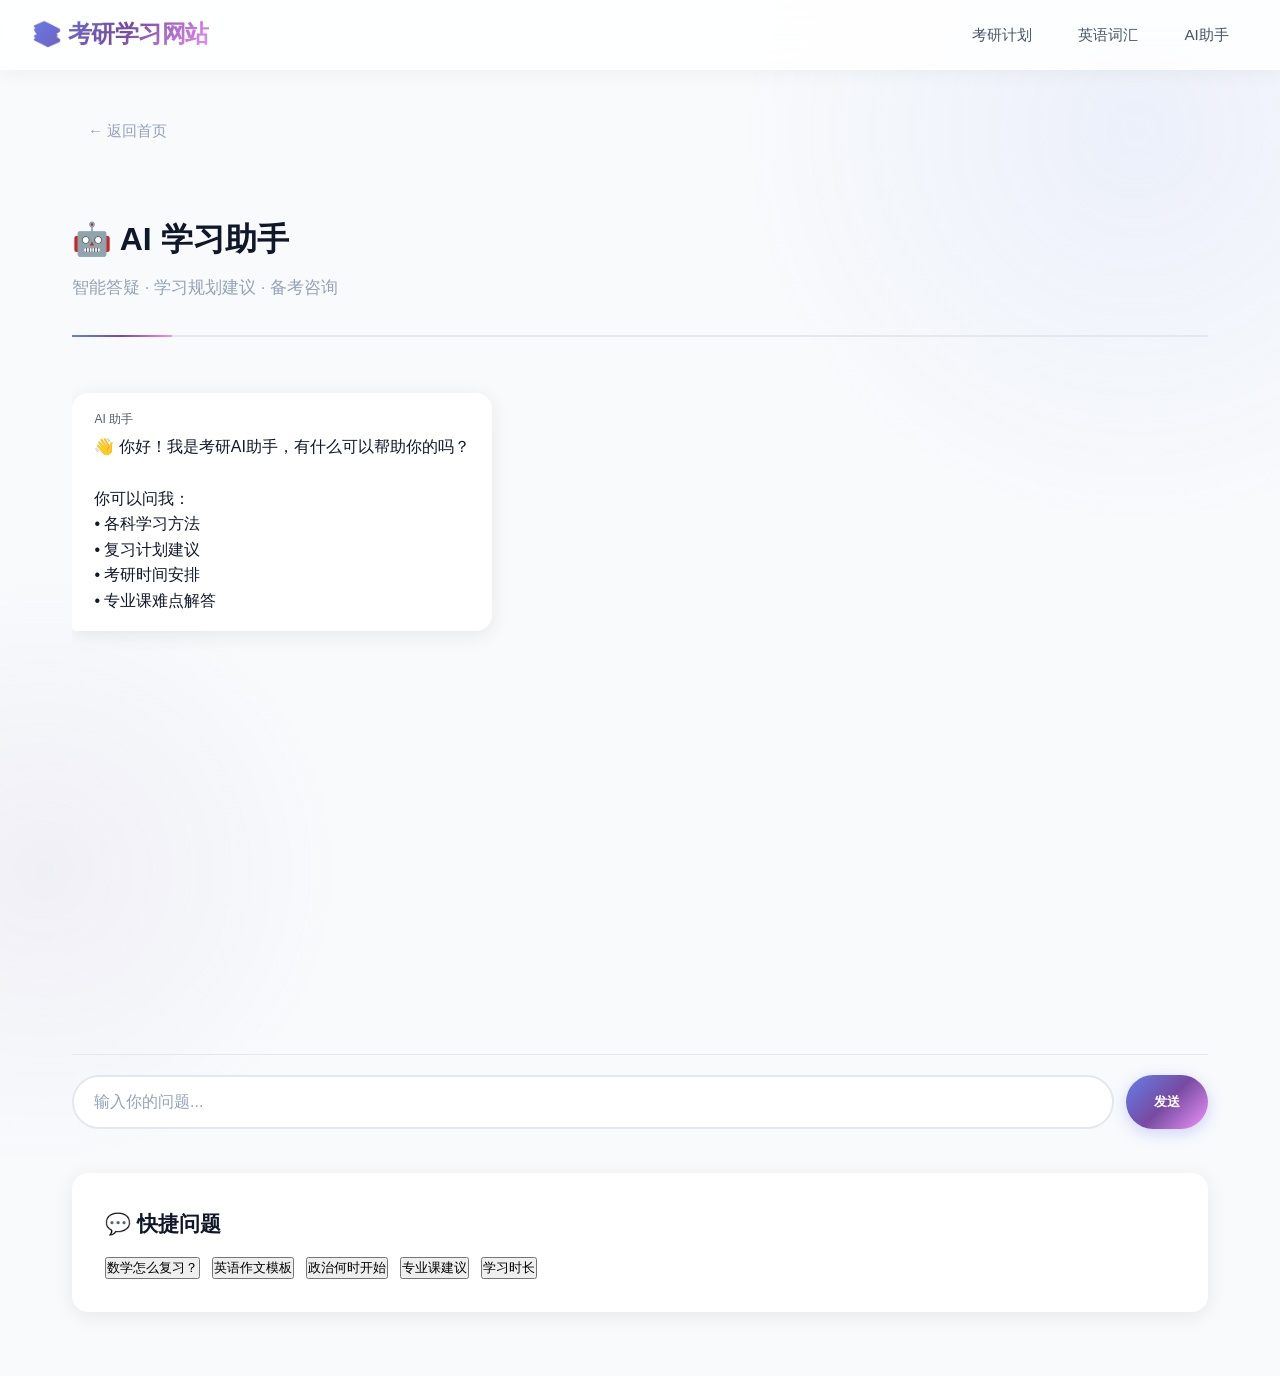
==== templates/ai.html @ 977ec627 "chore: import current platform source without bundled PDFs" ====
<!DOCTYPE html>
<html lang="zh-CN">
<head>
  <meta charset="UTF-8">
  <meta name="viewport" content="width=device-width, initial-scale=1.0">
  <title>AI助手 - 考研学习网站</title>
  <link rel="stylesheet" href="/static/css/style.css">
</head>
<body>
  <nav class="navbar">
    <a href="/" class="navbar-brand">📚 考研学习网站</a>
    <ul class="navbar-links">
      <li><a href="/plan">考研计划</a></li>
      <li><a href="/vocabulary">英语词汇</a></li>
      <li><a href="/ai" class="active">AI助手</a></li>
    </ul>
  </nav>

  <main class="container">
    <a href="/" class="back-link">← 返回首页</a>
    
    <div class="page-header">
      <h1>🤖 AI 学习助手</h1>
      <p class="subtitle">智能答疑 · 学习规划建议 · 备考咨询</p>
    </div>

    <!-- AI对话区域 -->
    <div class="ai-container">
      <div class="chat-messages">
        <div class="chat-message ai">
          <div class="sender">AI 助手</div>
          <div class="content">👋 你好！我是考研AI助手，有什么可以帮助你的吗？<br><br>你可以问我：<br>• 各科学习方法<br>• 复习计划建议<br>• 考研时间安排<br>• 专业课难点解答</div>
        </div>
      </div>

      <!-- 输入区域 -->
      <form id="chat-form" class="chat-input-area">
        <input type="text" id="chat-input" placeholder="输入你的问题..." autocomplete="off">
        <button type="submit">发送</button>
      </form>
    </div>

    <!-- 快捷问题 -->
    <div class="content-section" style="margin-top: 1.5rem;">
      <h2 class="section-title">💬 快捷问题</h2>
      <div style="display: flex; flex-wrap: wrap; gap: 0.75rem; margin-top: 1rem;">
        <button class="vocab-filter-btn" onclick="askQuestion('数学应该怎么复习？')">数学怎么复习？</button>
        <button class="vocab-filter-btn" onclick="askQuestion('英语作文模板推荐')">英语作文模板</button>
        <button class="vocab-filter-btn" onclick="askQuestion('政治什么时候开始准备？')">政治何时开始</button>
        <button class="vocab-filter-btn" onclick="askQuestion('专业课电路和自控哪个更难？')">专业课建议</button>
        <button class="vocab-filter-btn" onclick="askQuestion('每天学习多少小时合适？')">学习时长</button>
      </div>
    </div>
  </main>

  <script src="/static/js/main.js"></script>
  <script>
    // 快捷问题点击
    function askQuestion(text) {
      const input = document.getElementById('chat-input');
      input.value = text;
      input.dispatchEvent(new Event('input'));
      document.getElementById('chat-form').dispatchEvent(new Event('submit'));
    }
  </script>
</body>
</html>
---- static/css/style.css ----
/* ============================================
   考研学习网站 - 2026现代简约风格 CSS
   美化升级版 v2.0
   ============================================ */

:root {
  /* 主色调 */
  --bg-primary: #f8fafc;
  --bg-secondary: #ffffff;
  --bg-card: #ffffff;
  --bg-card-hover: #f8fafc;
  --text-primary: #0f172a;
  --text-secondary: #475569;
  --text-light: #e2e8f0;
  --text-muted: #94a3b8;
  
  /* 渐变色 */
  --gradient-primary: linear-gradient(135deg, #667eea 0%, #764ba2 100%);
  --gradient-hero: linear-gradient(135deg, #667eea 0%, #764ba2 50%, #f093fb 100%);
  --gradient-math: linear-gradient(135deg, #3b82f6, #60a5fa);
  --gradient-english: linear-gradient(135deg, #10b981, #34d399);
  --gradient-politics: linear-gradient(135deg, #ef4444, #f87171);
  --gradient-major: linear-gradient(135deg, #f59e0b, #fbbf24);
  --gradient-glass: linear-gradient(135deg, rgba(255,255,255,0.9), rgba(255,255,255,0.7));
  
  /* 强调色 */
  --accent-blue: #667eea;
  --accent-purple: #764ba2;
  --accent-green: #10b981;
  --accent-orange: #f59e0b;
  --accent-red: #ef4444;
  --accent-cyan: #06b6d4;
  
  /* 边框与阴影 */
  --border-color: #e2e8f0;
  --border-radius: 16px;
  --border-radius-sm: 10px;
  --shadow-sm: 0 1px 3px rgba(0,0,0,0.08);
  --shadow: 0 4px 20px rgba(0,0,0,0.08);
  --shadow-hover: 0 8px 30px rgba(0,0,0,0.12);
  --shadow-card: 0 4px 24px rgba(102, 126, 234, 0.15);
}

* {
  margin: 0;
  padding: 0;
  box-sizing: border-box;
}

body {
  font-family: -apple-system, BlinkMacSystemFont, 'Segoe UI', 'PingFang SC', 'Microsoft YaHei', sans-serif;
  background: var(--bg-primary);
  color: var(--text-primary);
  line-height: 1.7;
  min-height: 100vh;
  -webkit-font-smoothing: antialiased;
}

/* ========== 滚动条美化 ========== */
::-webkit-scrollbar {
  width: 6px;
  height: 6px;
}

::-webkit-scrollbar-track {
  background: transparent;
}

::-webkit-scrollbar-thumb {
  background: linear-gradient(180deg, var(--accent-blue), var(--accent-purple));
  border-radius: 3px;
}

::-webkit-scrollbar-thumb:hover {
  background: linear-gradient(180deg, var(--accent-purple), var(--accent-blue));
}

/* ========== 页面背景呼吸动效 ========== */
body::before {
  content: '';
  position: fixed;
  top: -30%;
  right: -20%;
  width: 800px;
  height: 800px;
  background: radial-gradient(circle, rgba(102, 126, 234, 0.08) 0%, transparent 70%);
  border-radius: 50%;
  pointer-events: none;
  animation: breathe 8s ease-in-out infinite;
  z-index: 0;
}

body::after {
  content: '';
  position: fixed;
  bottom: -30%;
  left: -20%;
  width: 600px;
  height: 600px;
  background: radial-gradient(circle, rgba(118, 75, 162, 0.06) 0%, transparent 70%);
  border-radius: 50%;
  pointer-events: none;
  animation: breathe 10s ease-in-out infinite reverse;
  z-index: 0;
}

@keyframes breathe {
  0%, 100% { transform: scale(1) translate(0, 0); opacity: 1; }
  50% { transform: scale(1.1) translate(-20px, 20px); opacity: 0.7; }
}

.container {
  position: relative;
  z-index: 1;
}

/* ========== 导航栏 - 玻璃态效果 ========== */
.navbar {
  background: rgba(255, 255, 255, 0.85);
  backdrop-filter: blur(20px);
  -webkit-backdrop-filter: blur(20px);
  padding: 0 2rem;
  height: 70px;
  display: flex;
  align-items: center;
  justify-content: space-between;
  position: sticky;
  top: 0;
  z-index: 100;
  border-bottom: 1px solid rgba(255,255,255,0.3);
  box-shadow: 0 2px 20px rgba(0,0,0,0.05);
}

.navbar-brand {
  font-size: 1.5rem;
  font-weight: 800;
  background: var(--gradient-hero);
  -webkit-background-clip: text;
  -webkit-text-fill-color: transparent;
  background-clip: text;
  text-decoration: none;
  letter-spacing: -0.5px;
}

.navbar-links {
  display: flex;
  gap: 0.5rem;
  list-style: none;
}

.navbar-links a {
  color: var(--text-secondary);
  text-decoration: none;
  padding: 0.6rem 1.2rem;
  border-radius: 50px;
  font-size: 0.95rem;
  font-weight: 500;
  transition: all 0.3s cubic-bezier(0.4, 0, 0.2, 1);
  position: relative;
}

.navbar-links a::after {
  content: '';
  position: absolute;
  bottom: 4px;
  left: 50%;
  width: 0;
  height: 2px;
  background: var(--gradient-hero);
  transition: all 0.3s ease;
  transform: translateX(-50%);
}

.navbar-links a:hover {
  color: var(--accent-blue);
  background: rgba(102, 126, 234, 0.08);
}

.navbar-links a:hover::after {
  width: 60%;
}

.navbar-external {
  display: flex;
  gap: 1rem;
}

.navbar-external a {
  color: var(--text-muted);
  text-decoration: none;
  font-size: 0.85rem;
  padding: 0.4rem 0.8rem;
  border-radius: 6px;
  transition: all 0.2s;
  border: 1px solid transparent;
}

.navbar-external a:hover {
  color: var(--accent-purple);
  background: rgba(118, 75, 162, 0.08);
  border-color: rgba(118, 75, 162, 0.2);
}

/* ========== 主容器 ========== */
.container {
  max-width: 1200px;
  margin: 0 auto;
  padding: 2.5rem 2rem;
}

/* ========== 首页大标题 ========== */
.hero-title {
  text-align: center;
  padding: 4rem 0 3rem;
  position: relative;
}

.hero-title::before {
  content: '';
  position: absolute;
  top: 50%;
  left: 50%;
  transform: translate(-50%, -50%);
  width: 400px;
  height: 400px;
  background: radial-gradient(circle, rgba(102, 126, 234, 0.15) 0%, transparent 70%);
  border-radius: 50%;
  pointer-events: none;
}

.hero-title h1 {
  font-size: 3.5rem;
  font-weight: 800;
  background: var(--gradient-hero);
  -webkit-background-clip: text;
  -webkit-text-fill-color: transparent;
  background-clip: text;
  letter-spacing: -1px;
  line-height: 1.2;
  position: relative;
  display: inline-block;
}

.hero-title h1::after {
  content: '';
  position: absolute;
  bottom: -8px;
  left: 50%;
  transform: translateX(-50%);
  width: 60px;
  height: 3px;
  background: linear-gradient(90deg, var(--accent-blue), var(--accent-purple));
  border-radius: 2px;
  animation: shimmer 3s ease-in-out infinite;
}

@keyframes shimmer {
  0%, 100% { width: 60px; opacity: 1; }
  50% { width: 100px; opacity: 0.6; }
}

.hero-title p {
  color: var(--text-muted);
  margin-top: 1rem;
  font-size: 1.2rem;
  font-weight: 400;
}

/* ========== 科目卡片 - 悬浮发光效果 ========== */
.subject-cards {
  display: grid;
  grid-template-columns: repeat(auto-fit, minmax(260px, 1fr));
  gap: 1.5rem;
  margin-top: 2rem;
}

.subject-card {
  background: var(--bg-card);
  color: var(--text-primary);
  border-radius: var(--border-radius);
  padding: 2.5rem 2rem;
  text-decoration: none;
  transition: all 0.4s cubic-bezier(0.4, 0, 0.2, 1);
  text-align: center;
  position: relative;
  overflow: hidden;
  box-shadow: var(--shadow-card);
  border: 1px solid rgba(255,255,255,0.8);
}

.subject-card::before {
  content: '';
  position: absolute;
  top: 0;
  left: 0;
  right: 0;
  height: 4px;
  background: var(--gradient-hero);
  transform: scaleX(0);
  transition: transform 0.4s ease;
}

.subject-card:hover::before {
  transform: scaleX(1);
}

.subject-card:hover {
  transform: translateY(-8px);
  box-shadow: 0 12px 40px rgba(102, 126, 234, 0.25);
}

.subject-card .icon {
  font-size: 3.5rem;
  margin-bottom: 1rem;
  display: block;
  filter: drop-shadow(0 4px 8px rgba(0,0,0,0.1));
  transition: all 0.4s ease;
}

.subject-card:hover .icon {
  transform: scale(1.1);
  filter: drop-shadow(0 8px 20px rgba(102, 126, 234, 0.3));
}

.subject-card.math:hover .icon {
  filter: drop-shadow(0 8px 20px rgba(59, 130, 246, 0.4));
}

.subject-card.english:hover .icon {
  filter: drop-shadow(0 8px 20px rgba(16, 185, 129, 0.4));
}

.subject-card.politics:hover .icon {
  filter: drop-shadow(0 8px 20px rgba(239, 68, 68, 0.4));
}

.subject-card.major:hover .icon {
  filter: drop-shadow(0 8px 20px rgba(245, 158, 11, 0.4));
}

.subject-card h3 {
  font-size: 1.4rem;
  margin-bottom: 0.5rem;
  font-weight: 700;
}

.subject-card p {
  color: var(--text-secondary);
  font-size: 0.9rem;
  line-height: 1.6;
}

/* 数学-蓝，英语-绿，政治-红，专业课-橙 */
.subject-card.math::before { background: var(--gradient-math); }
.subject-card.english::before { background: var(--gradient-english); }
.subject-card.politics::before { background: var(--gradient-politics); }
.subject-card.major::before { background: var(--gradient-major); }

.subject-card.math:hover { border-color: rgba(59, 130, 246, 0.3); }
.subject-card.english:hover { border-color: rgba(16, 185, 129, 0.3); }
.subject-card.politics:hover { border-color: rgba(239, 68, 68, 0.3); }
.subject-card.major:hover { border-color: rgba(245, 158, 11, 0.3); }

/* ========== 内容区块 ========== */
.content-section {
  background: var(--bg-secondary);
  border-radius: var(--border-radius);
  padding: 2rem;
  margin-bottom: 1.5rem;
  box-shadow: var(--shadow);
  border: 1px solid rgba(255,255,255,0.8);
  transition: all 0.3s ease;
}

.content-section:hover {
  box-shadow: var(--shadow-hover);
}

.section-title {
  font-size: 1.3rem;
  font-weight: 700;
  margin-bottom: 1rem;
  color: var(--text-primary);
  display: flex;
  align-items: center;
  gap: 0.5rem;
}

/* ========== 大纲区 ========== */
.syllabus-list {
  list-style: none;
}

.syllabus-list li {
  padding: 0.9rem 0;
  border-bottom: 1px solid var(--border-color);
  display: flex;
  align-items: center;
  gap: 0.75rem;
  color: var(--text-primary);
  transition: all 0.2s;
}

.syllabus-list li:hover {
  padding-left: 0.5rem;
  background: rgba(102, 126, 234, 0.03);
}

.syllabus-list li:last-child {
  border-bottom: none;
}

.syllabus-list .bullet {
  width: 10px;
  height: 10px;
  border-radius: 50%;
  background: var(--gradient-hero);
  flex-shrink: 0;
  box-shadow: 0 2px 6px rgba(102, 126, 234, 0.4);
}

/* ========== 视频卡片 ========== */
.video-grid {
  display: grid;
  grid-template-columns: repeat(auto-fill, minmax(300px, 1fr));
  gap: 1.25rem;
}

.video-card {
  background: var(--bg-card);
  color: var(--text-primary);
  border-radius: var(--border-radius-sm);
  overflow: hidden;
  transition: all 0.3s cubic-bezier(0.4, 0, 0.2, 1);
  box-shadow: var(--shadow-sm);
  border: 1px solid var(--border-color);
}

.video-card:hover {
  transform: translateY(-4px);
  box-shadow: var(--shadow-hover);
}

.video-thumbnail {
  background: linear-gradient(135deg, #e0e7ff, #f3e8ff);
  height: 170px;
  display: flex;
  align-items: center;
  justify-content: center;
  color: var(--accent-purple);
  font-size: 3.5rem;
}

.video-info {
  padding: 1.25rem;
}

.video-info h4 {
  font-size: 1rem;
  margin-bottom: 0.3rem;
  color: var(--text-primary);
  font-weight: 600;
}

.video-info span {
  font-size: 0.85rem;
  color: var(--text-muted);
}

/* ========== 下载区 ========== */
.download-list {
  display: flex;
  flex-direction: column;
  gap: 0.75rem;
}

.download-item {
  display: flex;
  align-items: center;
  justify-content: space-between;
  background: var(--bg-primary);
  padding: 1.1rem 1.5rem;
  border-radius: var(--border-radius-sm);
  transition: all 0.3s ease;
  border: 1px solid var(--border-color);
}

.download-item:hover {
  background: rgba(102, 126, 234, 0.05);
  border-color: rgba(102, 126, 234, 0.3);
  transform: translateX(4px);
}

.download-item .file-info {
  display: flex;
  align-items: center;
  gap: 1rem;
}

.download-item .file-icon {
  font-size: 1.75rem;
}

.download-item .file-name {
  font-weight: 600;
  color: var(--text-primary);
}

.download-item .file-meta {
  font-size: 0.8rem;
  color: var(--text-muted);
}

.download-btn {
  background: var(--gradient-hero);
  color: white;
  border: none;
  padding: 0.6rem 1.2rem;
  border-radius: 50px;
  cursor: pointer;
  font-size: 0.9rem;
  font-weight: 600;
  transition: all 0.3s cubic-bezier(0.4, 0, 0.2, 1);
  box-shadow: 0 4px 15px rgba(102, 126, 234, 0.3);
  position: relative;
  overflow: hidden;
}

.download-btn::before {
  content: '';
  position: absolute;
  top: 0;
  left: -100%;
  width: 100%;
  height: 100%;
  background: linear-gradient(90deg, transparent, rgba(255,255,255,0.25), transparent);
  transition: left 0.5s ease;
}

.download-btn:hover::before {
  left: 100%;
}

.download-btn:hover {
  transform: translateY(-3px) scale(1.02);
  box-shadow: 0 8px 25px rgba(102, 126, 234, 0.4);
}

/* ========== 词汇页 ========== */
.search-box {
  display: flex;
  gap: 0.75rem;
  margin-bottom: 1.5rem;
}

.search-box input {
  flex: 1;
  padding: 0.9rem 1.2rem;
  border: 2px solid var(--border-color);
  border-radius: 50px;
  background: white;
  color: var(--text-primary);
  font-size: 1rem;
  outline: none;
  transition: all 0.3s ease;
}

.search-box input:focus {
  border-color: var(--accent-blue);
  box-shadow: 0 0 0 4px rgba(102, 126, 234, 0.1);
}

.search-box input::placeholder {
  color: var(--text-muted);
}

.search-box button {
  padding: 0.9rem 2rem;
  background: var(--gradient-hero);
  color: white;
  border: none;
  border-radius: 50px;
  cursor: pointer;
  font-weight: 600;
  transition: all 0.3s ease;
  box-shadow: 0 4px 15px rgba(102, 126, 234, 0.3);
}

.search-box button:hover {
  transform: translateY(-2px);
  box-shadow: 0 6px 20px rgba(102, 126, 234, 0.4);
}

/* 词汇等级标签 */
.vocab-level-tabs {
  display: flex;
  gap: 0.75rem;
  margin-bottom: 1.5rem;
  flex-wrap: wrap;
}

.vocab-level-btn {
  padding: 0.7rem 1.5rem;
  border: 2px solid transparent;
  background: white;
  color: var(--text-secondary);
  border-radius: 50px;
  cursor: pointer;
  font-weight: 600;
  font-size: 0.95rem;
  transition: all 0.3s ease;
  box-shadow: var(--shadow-sm);
}

.vocab-level-btn:hover {
  transform: translateY(-2px);
  box-shadow: var(--shadow);
}

.vocab-level-btn.level-1 { border-color: #22c55e; color: #16a34a; background: #f0fdf4; }
.vocab-level-btn.level-2 { border-color: #eab308; color: #ca8a04; background: #fefce8; }
.vocab-level-btn.level-3 { border-color: #f97316; color: #ea580c; background: #fff7ed; }
.vocab-level-btn.level-4 { border-color: #ef4444; color: #dc2626; background: #fef2f2; }

.vocab-level-btn.active.level-1 { background: #22c55e; color: white; box-shadow: 0 4px 15px rgba(34, 197, 94, 0.3); }
.vocab-level-btn.active.level-2 { background: #eab308; color: white; box-shadow: 0 4px 15px rgba(234, 179, 8, 0.3); }
.vocab-level-btn.active.level-3 { background: #f97316; color: white; box-shadow: 0 4px 15px rgba(249, 115, 22, 0.3); }
.vocab-level-btn.active.level-4 { background: #ef4444; color: white; box-shadow: 0 4px 15px rgba(239, 68, 68, 0.3); }

.vocab-level-btn .count {
  font-size: 0.8rem;
  opacity: 0.8;
  margin-left: 0.25rem;
}

/* 词汇统计 */
.vocab-stats-bar {
  display: flex;
  align-items: center;
  gap: 1rem;
  margin-bottom: 1rem;
  font-size: 0.9rem;
  color: var(--text-muted);
}

.vocab-stats-bar .count {
  font-weight: 700;
  color: var(--accent-purple);
}

/* 词汇卡片网格 */
.vocab-grid {
  display: grid;
  grid-template-columns: repeat(auto-fill, minmax(120px, 1fr));
  gap: 0.6rem;
}

.vocab-card {
  background: white;
  border-radius: var(--border-radius-sm);
  padding: 0.75rem 0.6rem 0.5rem;
  cursor: pointer;
  transition: all 0.2s ease;
  border: 2px solid transparent;
  box-shadow: var(--shadow-sm);
}

.vocab-card:hover {
  transform: translateY(-3px);
  box-shadow: var(--shadow);
}

.vocab-card.level-1 { border-color: #bbf7d0; }
.vocab-card.level-2 { border-color: #fde047; }
.vocab-card.level-3 { border-color: #fdba74; }
.vocab-card.level-4 { border-color: #fca5a5; }

.vocab-card.state-1 { background: #f0fdf4; border-color: #22c55e; }
.vocab-card.state-2 { background: #fefce8; border-color: #eab308; }
.vocab-card.state-3 { background: #fff7ed; border-color: #f97316; }
.vocab-card.state-4 { background: #fef2f2; border-color: #ef4444; }
.vocab-card.state-5 { background: #eff6ff; border-color: #3b82f6; }

.vocab-card .word {
  font-size: 1rem;
  font-weight: 700;
  color: var(--text-primary);
  line-height: 1.3;
}

.vocab-card .phonetic {
  font-size: 0.7rem;
  color: var(--text-muted);
  font-style: italic;
  margin-top: 0.1rem;
}

.vocab-card .meaning {
  font-size: 0.75rem;
  color: var(--text-secondary);
  margin-top: 0.2rem;
  line-height: 1.3;
}

.vocab-card .state-badge {
  display: none;
  font-size: 0.65rem;
  font-weight: 600;
  margin-top: 0.2rem;
  padding: 0.1rem 0.3rem;
  border-radius: 4px;
  width: fit-content;
}

.vocab-card.state-1 .state-badge { display: inline-block; background: #bbf7d0; color: #15803d; }
.vocab-card.state-2 .state-badge { display: inline-block; background: #fef08a; color: #854d0e; }
.vocab-card.state-3 .state-badge { display: inline-block; background: #fed7aa; color: #9a3412; }
.vocab-card.state-4 .state-badge { display: inline-block; background: #fecaca; color: #991b1b; }
.vocab-card.state-5 .state-badge { display: inline-block; background: #bfdbfe; color: #1e40af; }

/* ========== 计划页 ========== */
.plan-tabs {
  display: flex;
  gap: 0.5rem;
  margin-bottom: 1.5rem;
  flex-wrap: wrap;
}

.plan-tab {
  padding: 0.8rem 1.5rem;
  background: white;
  border: 2px solid var(--border-color);
  color: var(--text-secondary);
  border-radius: 50px;
  cursor: pointer;
  font-size: 1rem;
  font-weight: 600;
  transition: all 0.3s ease;
  box-shadow: var(--shadow-sm);
}

.plan-tab.active {
  background: var(--gradient-hero);
  color: white;
  border-color: transparent;
  box-shadow: 0 4px 15px rgba(102, 126, 234, 0.3);
}

.plan-tab:hover:not(.active) {
  border-color: var(--accent-blue);
  color: var(--accent-blue);
  transform: translateY(-2px);
}

.plan-table {
  width: 100%;
  border-collapse: separate;
  border-spacing: 0;
  background: white;
  border-radius: var(--border-radius);
  overflow: hidden;
  box-shadow: var(--shadow);
}

.plan-table th,
.plan-table td {
  padding: 1.1rem 1.25rem;
  text-align: left;
  border-bottom: 1px solid var(--border-color);
}

.plan-table th {
  background: linear-gradient(135deg, #f8fafc, #f1f5f9);
  font-weight: 700;
  color: var(--accent-purple);
  font-size: 0.95rem;
}

.plan-table tr:last-child td {
  border-bottom: none;
}

.plan-table tr:hover td {
  background: rgba(102, 126, 234, 0.03);
}

/* ========== AI助手页 ========== */
.ai-container {
  display: flex;
  flex-direction: column;
  height: calc(100vh - 120px);
}

.chat-messages {
  flex: 1;
  overflow-y: auto;
  padding: 1.5rem 0;
  display: flex;
  flex-direction: column;
  gap: 1rem;
}

.chat-message {
  max-width: 70%;
  padding: 1.1rem 1.4rem;
  border-radius: var(--border-radius);
  line-height: 1.6;
  animation: fadeIn 0.3s ease;
}

@keyframes fadeIn {
  from { opacity: 0; transform: translateY(10px); }
  to { opacity: 1; transform: translateY(0); }
}

.chat-message.user {
  background: var(--gradient-hero);
  color: white;
  align-self: flex-end;
  border-bottom-right-radius: 4px;
  box-shadow: 0 4px 15px rgba(102, 126, 234, 0.3);
}

.chat-message.ai {
  background: white;
  color: var(--text-primary);
  align-self: flex-start;
  border-bottom-left-radius: 4px;
  box-shadow: var(--shadow);
}

.chat-message .sender {
  font-size: 0.75rem;
  opacity: 0.7;
  margin-bottom: 0.3rem;
}

.chat-input-area {
  display: flex;
  gap: 0.75rem;
  padding: 1.25rem 0;
  border-top: 1px solid var(--border-color);
}

.chat-input-area input {
  flex: 1;
  padding: 1rem 1.25rem;
  border: 2px solid var(--border-color);
  border-radius: 50px;
  background: white;
  color: var(--text-primary);
  font-size: 1rem;
  outline: none;
  transition: all 0.3s ease;
}

.chat-input-area input:focus {
  border-color: var(--accent-blue);
  box-shadow: 0 0 0 4px rgba(102, 126, 234, 0.1);
}

.chat-input-area input::placeholder {
  color: var(--text-muted);
}

.chat-input-area button {
  padding: 1rem 1.75rem;
  background: var(--gradient-hero);
  color: white;
  border: none;
  border-radius: 50px;
  cursor: pointer;
  font-weight: 600;
  transition: all 0.3s ease;
  box-shadow: 0 4px 15px rgba(102, 126, 234, 0.3);
}

.chat-input-area button:hover {
  transform: translateY(-2px);
  box-shadow: 0 6px 20px rgba(102, 126, 234, 0.4);
}

/* ========== 返回按钮 ========== */
.back-link {
  display: inline-flex;
  align-items: center;
  gap: 0.5rem;
  color: var(--text-muted);
  text-decoration: none;
  margin-bottom: 1.25rem;
  font-size: 0.95rem;
  transition: all 0.2s;
  padding: 0.5rem 1rem;
  border-radius: 50px;
}

.back-link:hover {
  color: var(--accent-purple);
  background: rgba(118, 75, 162, 0.08);
}

/* ========== 视频分组 ========== */
.video-group {
  margin-bottom: 1.5rem;
}

.video-group-header {
  display: flex;
  align-items: center;
  gap: 0.75rem;
  padding: 0.75rem 1rem;
  background: linear-gradient(135deg, #e0e7ff, #f3e8ff);
  border-radius: var(--border-radius-sm);
  cursor: pointer;
  font-weight: 700;
  font-size: 1rem;
  margin-bottom: 0.5rem;
  transition: all 0.2s;
  border: none;
  width: 100%;
  text-align: left;
  color: var(--accent-purple);
}

.video-group-header:hover {
  background: linear-gradient(135deg, #c7d2fe, #e9d5ff);
}

.video-group-header .toggle-icon {
  font-size: 0.8rem;
  transition: transform 0.2s;
}

.video-group-header.collapsed .toggle-icon {
  transform: rotate(-90deg);
}

.video-group-header.collapsed + .video-compact-list {
  display: none;
}

.video-compact-list {
  display: flex;
  flex-direction: column;
  gap: 0.4rem;
}

.video-compact-item {
  display: flex;
  align-items: center;
  justify-content: space-between;
  padding: 0.6rem 1rem;
  background: white;
  border-radius: var(--border-radius-sm);
  transition: all 0.2s;
  gap: 0.75rem;
  border: 1px solid var(--border-color);
}

.video-compact-item:hover {
  background: rgba(102, 126, 234, 0.05);
  border-color: rgba(102, 126, 234, 0.3);
  transform: translateX(4px);
}

.video-compact-item .video-meta {
  display: flex;
  align-items: center;
  gap: 0.6rem;
  flex: 1;
  min-width: 0;
}

.video-compact-item .play-icon {
  font-size: 0.9rem;
  color: var(--accent-blue);
  flex-shrink: 0;
}

.video-compact-item .video-title {
  font-size: 0.9rem;
  white-space: nowrap;
  overflow: hidden;
  text-overflow: ellipsis;
  color: var(--text-primary);
}

.video-compact-item .video-up {
  font-size: 0.78rem;
  color: var(--text-muted);
  flex-shrink: 0;
}

.video-compact-item .video-level {
  font-size: 0.72rem;
  padding: 0.15rem 0.5rem;
  border-radius: 50px;
  background: linear-gradient(135deg, #e0e7ff, #f3e8ff);
  color: var(--accent-purple);
  flex-shrink: 0;
}

.video-compact-link {
  background: var(--gradient-hero);
  color: white;
  padding: 0.4rem 0.9rem;
  border-radius: 50px;
  font-size: 0.8rem;
  text-decoration: none;
  flex-shrink: 0;
  transition: all 0.2s;
  box-shadow: 0 2px 10px rgba(102, 126, 234, 0.3);
}

.video-compact-link:hover {
  transform: translateY(-2px);
  box-shadow: 0 4px 15px rgba(102, 126, 234, 0.4);
}

/* ========== PDF年份分组 ========== */
.year-group {
  margin-bottom: 0.75rem;
}

.year-group-header {
  display: flex;
  align-items: center;
  gap: 0.75rem;
  padding: 0.75rem 1rem;
  background: white;
  border-radius: var(--border-radius-sm);
  cursor: pointer;
  font-weight: 700;
  font-size: 1rem;
  margin-bottom: 0.4rem;
  transition: all 0.2s;
  border: 1px solid var(--border-color);
  width: 100%;
  text-align: left;
  color: var(--text-primary);
  box-shadow: var(--shadow-sm);
}

.year-group-header:hover {
  background: rgba(102, 126, 234, 0.05);
  border-color: rgba(102, 126, 234, 0.3);
}

.year-group-header .toggle-icon {
  font-size: 0.8rem;
  transition: transform 0.2s;
}

.year-group-header.collapsed .toggle-icon {
  transform: rotate(-90deg);
}

.year-group-header.collapsed + .year-file-list {
  display: none;
}

.year-file-list {
  display: flex;
  flex-direction: column;
  gap: 0.35rem;
  padding-left: 1.5rem;
}

/* ========== 分页按钮 ========== */
.page-btn {
  padding: 0.5rem 1rem;
  background: white;
  color: var(--text-secondary);
  border: 2px solid var(--border-color);
  border-radius: 50px;
  text-decoration: none;
  font-size: 0.9rem;
  font-weight: 500;
  transition: all 0.2s;
  box-shadow: var(--shadow-sm);
}

.page-btn:hover {
  background: rgba(102, 126, 234, 0.08);
  color: var(--accent-purple);
  border-color: var(--accent-purple);
  transform: translateY(-2px);
}

.page-btn.active {
  background: var(--gradient-hero);
  color: white;
  border-color: transparent;
  box-shadow: 0 4px 15px rgba(102, 126, 234, 0.3);
}

/* ========== 页面头部 ========== */
.page-header {
  padding: 2.5rem 0 2rem;
  border-bottom: 2px solid var(--border-color);
  margin-bottom: 2rem;
  position: relative;
}

.page-header::after {
  content: '';
  position: absolute;
  bottom: -2px;
  left: 0;
  width: 100px;
  height: 2px;
  background: var(--gradient-hero);
}

.page-header h1 {
  font-size: 2rem;
  color: var(--text-primary);
  font-weight: 800;
}

.page-header .subtitle {
  color: var(--text-muted);
  margin-top: 0.5rem;
  font-size: 1.05rem;
}

/* ========== 响应式 ========== */
@media (max-width: 768px) {
  .navbar {
    padding: 0 1rem;
    height: auto;
    padding: 0.75rem 1rem;
    flex-wrap: wrap;
    gap: 0.75rem;
  }
  
  .navbar-links {
    gap: 0.25rem;
    font-size: 0.85rem;
    order: 3;
    width: 100%;
    justify-content: center;
  }
  
  .navbar-links a {
    padding: 0.5rem 0.8rem;
  }
  
  .navbar-external {
    display: none;
  }
  
  .container {
    padding: 1.5rem 1rem;
  }
  
  .hero-title {
    padding: 2.5rem 0 2rem;
  }
  
  .hero-title h1 {
    font-size: 2.2rem;
  }
  
  .hero-title p {
    font-size: 1rem;
  }
  
  .subject-cards {
    grid-template-columns: 1fr 1fr;
    gap: 1rem;
  }
  
  .subject-card {
    padding: 1.5rem 1rem;
  }
  
  .subject-card .icon {
    font-size: 2.5rem;
  }
  
  .chat-message {
    max-width: 90%;
  }

  .vocab-grid {
    grid-template-columns: repeat(auto-fill, minmax(90px, 1fr));
    gap: 0.4rem;
  }
  
  .vocab-card {
    padding: 0.6rem 0.4rem 0.4rem;
  }
  
  .vocab-card .word {
    font-size: 0.85rem;
  }
  
  .vocab-card .meaning {
    font-size: 0.65rem;
    -webkit-line-clamp: 2;
    display: -webkit-box;
    -webkit-box-orient: vertical;
    overflow: hidden;
  }
  
  .vocab-level-tabs {
    gap: 0.4rem;
  }
  
  .vocab-level-btn {
    padding: 0.4rem 0.8rem;
    font-size: 0.8rem;
  }
}

/* ========== 悬浮动画 ========== */
@keyframes float {
  0%, 100% { transform: translateY(0); }
  50% { transform: translateY(-5px); }
}

.float-animation {
  animation: float 3s ease-in-out infinite;
}

/* ========== 渐变文字 ========== */
.gradient-text {
  background: var(--gradient-hero);
  -webkit-background-clip: text;
  -webkit-text-fill-color: transparent;
  background-clip: text;
}
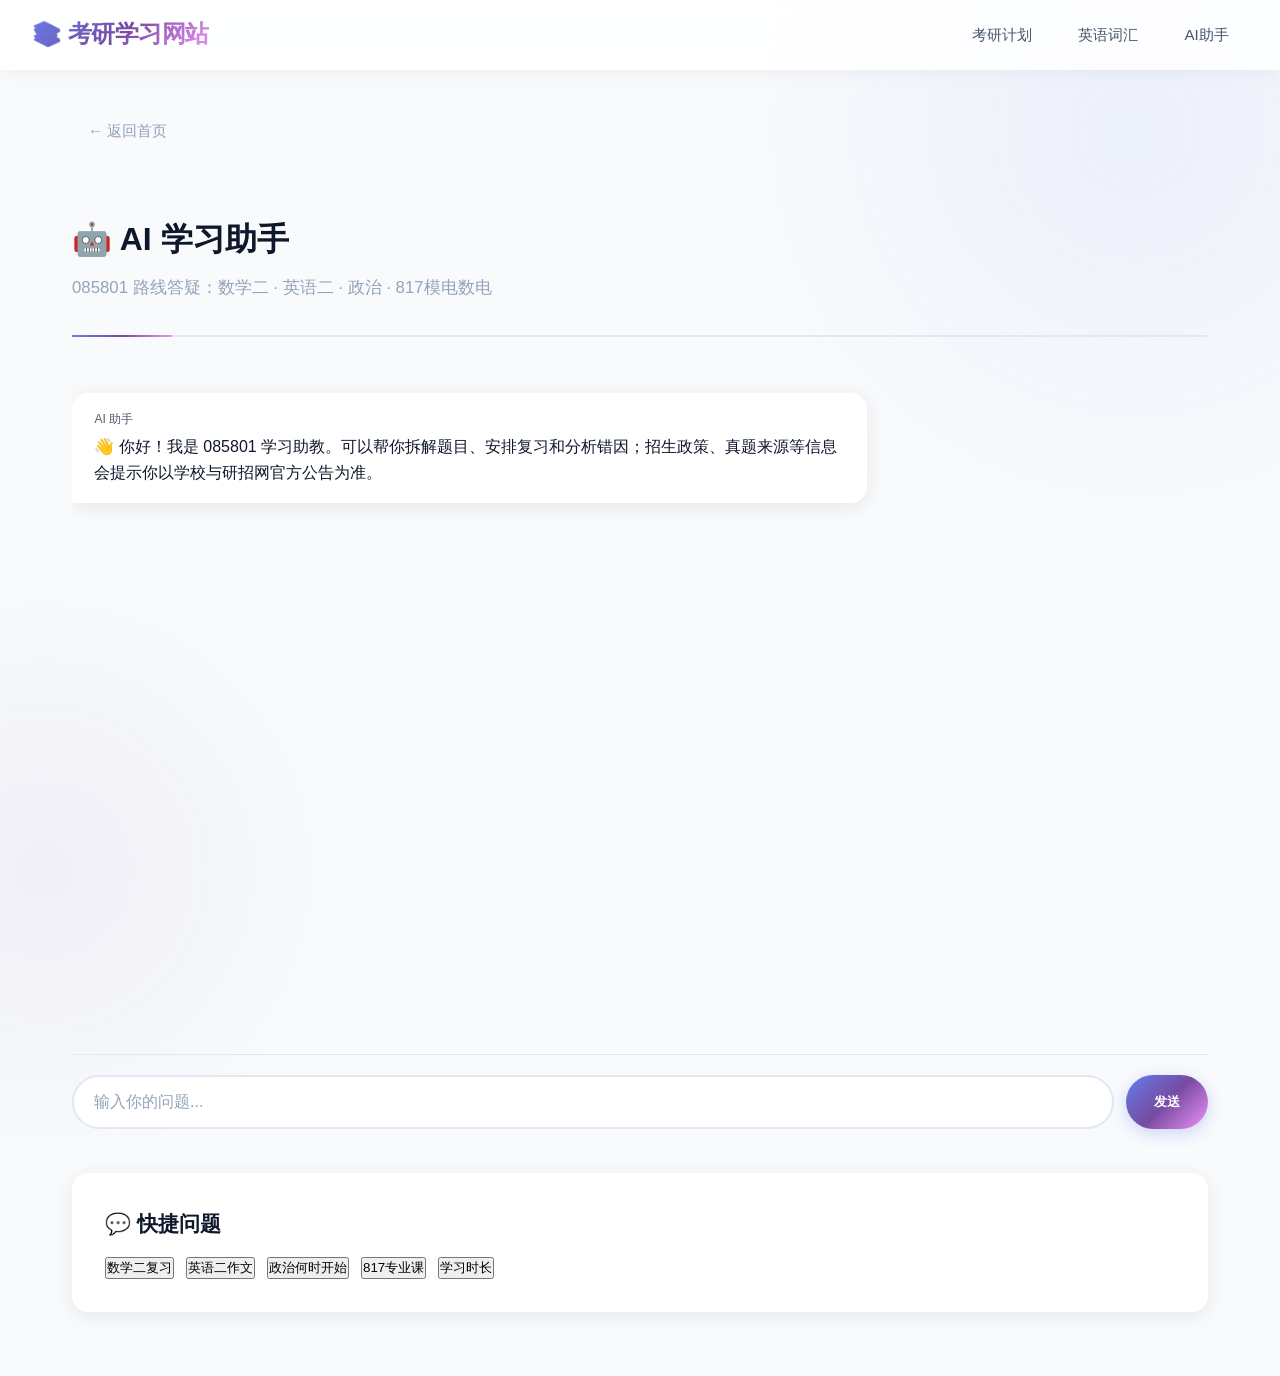
==== commit 62852b71: "feat: rebuild 085801 learning path and isolate legacy PDFs" ====
--- a/templates/ai.html
+++ b/templates/ai.html
@@ -21,7 +21,7 @@
     
     <div class="page-header">
       <h1>🤖 AI 学习助手</h1>
-      <p class="subtitle">智能答疑 · 学习规划建议 · 备考咨询</p>
+      <p class="subtitle">085801 路线答疑：数学二 · 英语二 · 政治 · 817模电数电</p>
     </div>
 
     <!-- AI对话区域 -->
@@ -29,7 +29,7 @@
       <div class="chat-messages">
         <div class="chat-message ai">
           <div class="sender">AI 助手</div>
-          <div class="content">👋 你好！我是考研AI助手，有什么可以帮助你的吗？<br><br>你可以问我：<br>• 各科学习方法<br>• 复习计划建议<br>• 考研时间安排<br>• 专业课难点解答</div>
+          <div class="content">👋 你好！我是 085801 学习助教。可以帮你拆解题目、安排复习和分析错因；招生政策、真题来源等信息会提示你以学校与研招网官方公告为准。</div>
         </div>
       </div>
 
@@ -44,10 +44,10 @@
     <div class="content-section" style="margin-top: 1.5rem;">
       <h2 class="section-title">💬 快捷问题</h2>
       <div style="display: flex; flex-wrap: wrap; gap: 0.75rem; margin-top: 1rem;">
-        <button class="vocab-filter-btn" onclick="askQuestion('数学应该怎么复习？')">数学怎么复习？</button>
-        <button class="vocab-filter-btn" onclick="askQuestion('英语作文模板推荐')">英语作文模板</button>
+        <button class="vocab-filter-btn" onclick="askQuestion('数学二二重积分怎么复习？')">数学二复习</button>
+        <button class="vocab-filter-btn" onclick="askQuestion('英语二图表作文如何练习？')">英语二作文</button>
         <button class="vocab-filter-btn" onclick="askQuestion('政治什么时候开始准备？')">政治何时开始</button>
-        <button class="vocab-filter-btn" onclick="askQuestion('专业课电路和自控哪个更难？')">专业课建议</button>
+        <button class="vocab-filter-btn" onclick="askQuestion('817共射放大电路怎么分析？')">817专业课</button>
         <button class="vocab-filter-btn" onclick="askQuestion('每天学习多少小时合适？')">学习时长</button>
       </div>
     </div>
--- a/static/css/style.css
+++ b/static/css/style.css
@@ -55,6 +55,9 @@
   min-height: 100vh;
   -webkit-font-smoothing: antialiased;
 }
+
+/* 2027 NEPU 学习路径：深色信息层级 + 可执行任务卡 */
+.study-kicker{color:#5b6cff;font-size:.82rem;font-weight:800;letter-spacing:.12em;text-transform:uppercase}.study-hero{background:linear-gradient(135deg,#0b1733,#1d2d64 62%,#4259c7);color:#fff;border-radius:24px;padding:clamp(28px,6vw,60px);margin:12px 0 26px;box-shadow:0 20px 50px rgba(21,37,96,.22)}.study-hero h1{font-size:clamp(2rem,5vw,4rem);line-height:1.08;margin:8px 0 14px;color:#fff}.study-hero p{max-width:780px;color:#d9e3ff;font-size:1.05rem}.target-chip{display:inline-block;background:#fff1c7;color:#6b4700;border-radius:999px;padding:5px 12px;font-weight:800;font-size:.86rem;margin:4px 4px 0 0}.metric-grid,.study-grid{display:grid;grid-template-columns:repeat(4,1fr);gap:14px}.study-grid{grid-template-columns:repeat(2,1fr)}.metric-card,.study-card{background:#fff;border:1px solid #e6ebf5;border-radius:16px;padding:18px;box-shadow:0 5px 18px rgba(16,37,77,.06)}.metric-card strong{display:block;font-size:1.6rem;color:#172554}.metric-card span{font-size:.86rem;color:#64748b}.study-card h3{margin:0 0 8px;color:#12204a}.study-card p{color:#53657d;margin:0}.exam-table{width:100%;border-collapse:separate;border-spacing:0 8px}.exam-table td,.exam-table th{background:#fff;padding:12px;border-top:1px solid #e6ebf5;border-bottom:1px solid #e6ebf5}.exam-table td:first-child,.exam-table th:first-child{border-left:1px solid #e6ebf5;border-radius:10px 0 0 10px}.exam-table td:last-child,.exam-table th:last-child{border-right:1px solid #e6ebf5;border-radius:0 10px 10px 0}.notice-safe{background:#fff8e5;border:1px solid #f5d780;color:#6c4c00;border-radius:12px;padding:14px 16px}.knowledge-grid{display:grid;grid-template-columns:repeat(3,1fr);gap:14px}.knowledge-card{border:1px solid #e5eaf3;border-radius:14px;padding:16px;background:#fff}.knowledge-card h3{font-size:1rem;margin:0 0 8px}.knowledge-card p{font-size:.9rem;color:#56677d;margin:0}.action-list{padding-left:1.2rem}.action-list li{margin:8px 0;color:#40526a}.source-line{font-size:.85rem;color:#718096;margin-top:12px}@media(max-width:800px){.metric-grid,.knowledge-grid{grid-template-columns:repeat(2,1fr)}.study-grid{grid-template-columns:1fr}.navbar{height:auto;padding:12px 16px;gap:10px;align-items:flex-start}.navbar-links{flex-wrap:wrap}.navbar-external{display:none}.container{padding:18px 14px}}@media(max-width:460px){.metric-grid,.knowledge-grid{grid-template-columns:1fr}.navbar-brand{font-size:1.1rem}.navbar-links a{padding:5px 8px;font-size:.82rem}}
 
 /* ========== 滚动条美化 ========== */
 ::-webkit-scrollbar {
